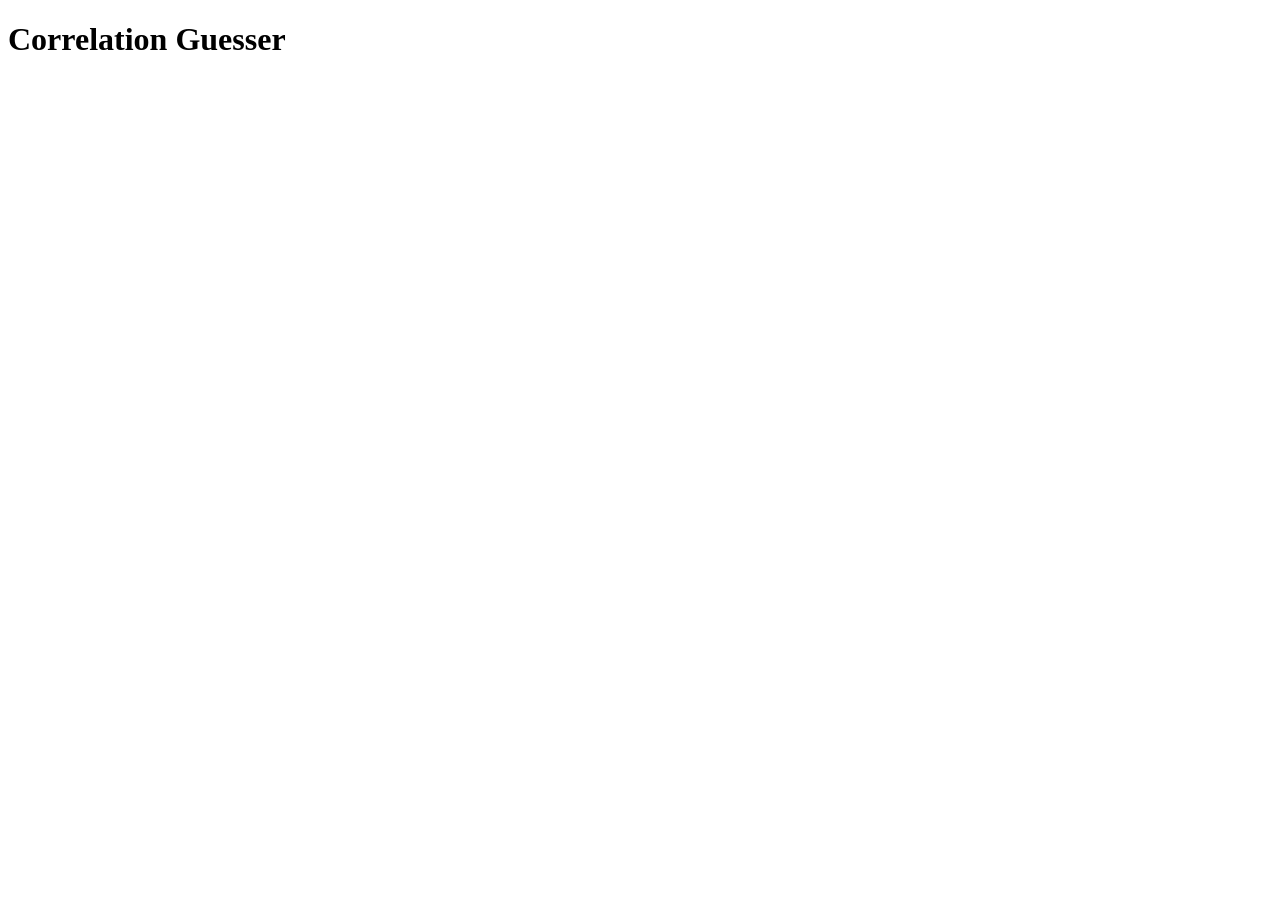
==== index.html @ 9cf06cc3 "Add initial implementation of Correlation Guesser with README, specifications, and core functionalit" ====
<!doctype html>
<html lang="de">
  <head>
    <meta charset="utf-8">
    <meta name="viewport" content="width=device-width, initial-scale=1">
    <title></title>
  </head>
  <body>
    <h1 id="app-title"></h1>
    <script type="module">
      import { APP_TITLE } from "./js/texts.js";

      document.title = APP_TITLE;
      document.getElementById("app-title").textContent = APP_TITLE;
    </script>
  </body>
</html>
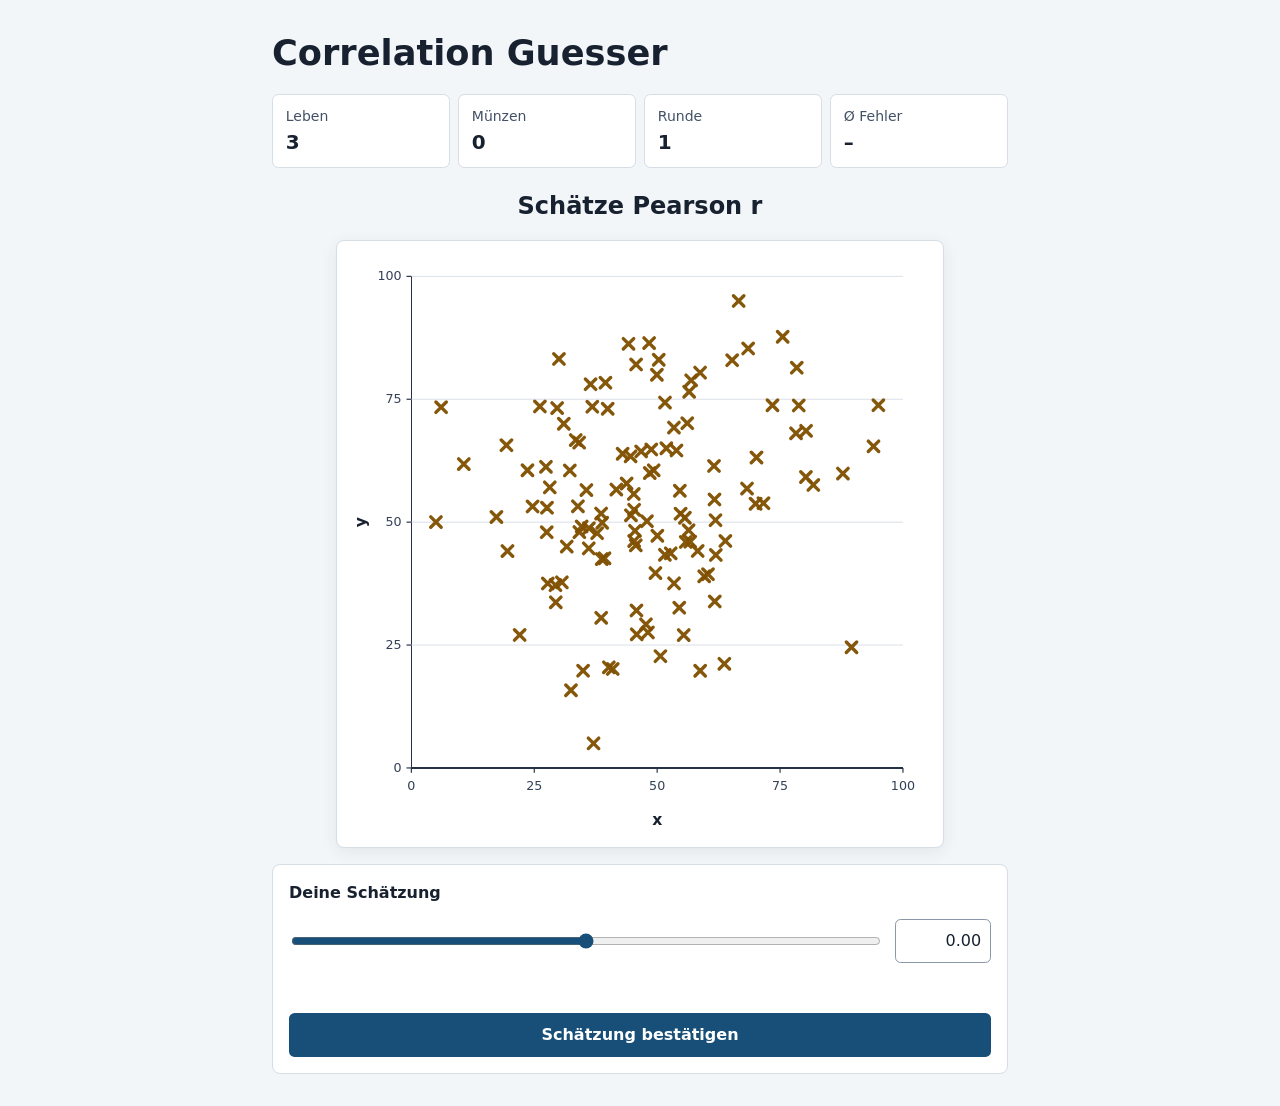
==== commit 59df87f8: "Refactor game logic and UI components for Correlation Guesser - Updated CSS styles for improved layo" ====
--- a/index.html
+++ b/index.html
@@ -3,15 +3,48 @@
   <head>
     <meta charset="utf-8">
     <meta name="viewport" content="width=device-width, initial-scale=1">
+    <link rel="stylesheet" href="./css/style.css">
     <title></title>
   </head>
   <body>
-    <h1 id="app-title"></h1>
-    <script type="module">
-      import { APP_TITLE } from "./js/texts.js";
-
-      document.title = APP_TITLE;
-      document.getElementById("app-title").textContent = APP_TITLE;
-    </script>
+    <main id="app" class="app">
+      <h1 id="app-title"></h1>
+      <dl class="game-status" aria-live="polite">
+        <div><dt id="lives-label"></dt><dd id="lives-value"></dd></div>
+        <div><dt id="coins-label"></dt><dd id="coins-value"></dd></div>
+        <div><dt id="round-label"></dt><dd id="round-value"></dd></div>
+        <div><dt id="average-error-label"></dt><dd id="average-error-value"></dd></div>
+      </dl>
+      <p id="storage-notice" class="storage-notice" role="status"></p>
+      <h2 id="round-prompt" class="round-prompt"></h2>
+      <div id="plot" class="plot-container"></div>
+      <form id="guess-form" class="guess-form">
+        <label id="guess-label" for="guess-slider"></label>
+        <div class="guess-controls">
+          <input id="guess-slider" type="range" min="-1" max="1" step="0.01" value="0">
+          <input id="guess-input" type="text" inputmode="decimal" autocomplete="off" value="0.00"
+            aria-describedby="input-error">
+        </div>
+        <p id="input-error" class="input-error" aria-live="polite"></p>
+        <button id="submit-guess" type="submit"></button>
+      </form>
+      <section id="resolution" class="resolution" aria-live="polite" hidden>
+        <h2 id="resolution-title"></h2>
+        <div id="coefficients" class="coefficients"></div>
+        <p id="guess-result"></p>
+        <p id="regression-slope" class="regression-slope"></p>
+        <div id="group-results" class="group-results"></div>
+        <p id="scenario-explanation" class="scenario-explanation"></p>
+        <button id="continue-button" type="button"></button>
+      </section>
+      <section id="game-over" class="game-over" aria-live="polite" hidden>
+        <h2 id="game-over-title"></h2>
+        <p id="game-over-message"></p>
+        <p><span id="game-over-coins-label"></span>: <strong id="game-over-coins"></strong></p>
+        <p><span id="highscore-label"></span>: <strong id="highscore-value"></strong></p>
+        <button id="new-game-button" type="button"></button>
+      </section>
+    </main>
+    <script type="module" src="./js/main.js"></script>
   </body>
 </html>
--- a/css/style.css
+++ b/css/style.css
@@ -0,0 +1,256 @@
+* {
+  box-sizing: border-box;
+}
+
+body {
+  margin: 0;
+  min-width: 20rem;
+  background: #f3f6f9;
+  color: #17212f;
+  font: 1rem/1.5 system-ui, sans-serif;
+}
+
+.app {
+  width: min(100% - 2rem, 46rem);
+  margin: 2rem auto;
+}
+
+h1 {
+  margin: 0 0 0.4rem;
+  font-size: clamp(1.6rem, 5vw, 2.2rem);
+  line-height: 1.2;
+}
+
+.plot-intro {
+  margin: 0 0 1rem;
+  color: #425166;
+}
+
+.game-status {
+  display: grid;
+  grid-template-columns: repeat(4, minmax(0, 1fr));
+  gap: 0.5rem;
+  margin: 1.25rem 0;
+}
+
+.game-status div {
+  padding: 0.65rem 0.8rem;
+  border: 1px solid #d5dde6;
+  border-radius: 0.4rem;
+  background: #fff;
+}
+
+.game-status dt {
+  color: #425166;
+  font-size: 0.875rem;
+}
+
+.game-status dd {
+  margin: 0;
+  font-size: 1.25rem;
+  font-weight: 700;
+}
+
+.storage-notice,
+.input-error {
+  color: #b42318;
+}
+
+.round-prompt {
+  margin: 1.25rem 0 0;
+  text-align: center;
+}
+
+button {
+  min-height: 2.75rem;
+  padding: 0.55rem 1rem;
+  border: 0;
+  border-radius: 0.35rem;
+  background: #174f78;
+  color: #fff;
+  font: inherit;
+  font-weight: 650;
+  cursor: pointer;
+}
+
+button:hover {
+  background: #103c5d;
+}
+
+button:focus-visible {
+  outline: 3px solid #005b94;
+  outline-offset: 3px;
+}
+
+input:focus-visible {
+  outline: 3px solid #005b94;
+  outline-offset: 2px;
+}
+
+.plot-container {
+  width: min(100%, 38rem);
+  margin: 1rem auto 0;
+  padding: 0.65rem;
+  border: 1px solid #d5dde6;
+  border-radius: 0.5rem;
+  background: #fff;
+  box-shadow: 0 0.25rem 1rem rgb(23 33 47 / 8%);
+}
+
+.scatterplot {
+  display: block;
+  width: 100%;
+  height: auto;
+  aspect-ratio: 1;
+}
+
+.plot-tick-label {
+  fill: #344256;
+  font: 13px system-ui, sans-serif;
+}
+
+.plot-axis-label {
+  fill: #17212f;
+  font: 600 16px system-ui, sans-serif;
+}
+
+.plot-point {
+  transition: opacity 120ms ease;
+}
+
+.regression-line {
+  vector-effect: non-scaling-stroke;
+}
+
+.outlier-marker {
+  vector-effect: non-scaling-stroke;
+}
+
+.guess-form,
+.resolution,
+.game-over {
+  margin: 1rem auto;
+  padding: 1rem;
+  border: 1px solid #d5dde6;
+  border-radius: 0.5rem;
+  background: #fff;
+}
+
+.guess-form {
+  display: grid;
+  gap: 0.75rem;
+}
+
+.guess-form label {
+  font-weight: 650;
+}
+
+.guess-controls {
+  display: grid;
+  grid-template-columns: minmax(0, 1fr) 6rem;
+  align-items: center;
+  gap: 1rem;
+}
+
+.guess-controls input[type="range"] {
+  width: 100%;
+  min-height: 2.75rem;
+  accent-color: #174f78;
+}
+
+.guess-controls input[type="text"] {
+  width: 100%;
+  min-height: 2.75rem;
+  padding: 0.4rem 0.55rem;
+  border: 1px solid #8997a8;
+  border-radius: 0.35rem;
+  color: inherit;
+  font: inherit;
+  text-align: right;
+}
+
+.guess-controls input[aria-invalid="true"] {
+  border-color: #b42318;
+}
+
+.input-error {
+  min-height: 1.5em;
+  margin: 0;
+}
+
+.coefficients {
+  display: grid;
+  grid-template-columns: repeat(2, minmax(0, 1fr));
+  gap: 0.75rem;
+}
+
+.coefficient {
+  display: flex;
+  justify-content: space-between;
+  gap: 0.5rem;
+  padding: 0.7rem;
+  border: 1px solid #d5dde6;
+  border-radius: 0.35rem;
+}
+
+.coefficient-highlighted {
+  border-color: #174f78;
+  background: #eaf3f9;
+}
+
+.coefficient strong {
+  font-variant-numeric: tabular-nums;
+}
+
+.regression-slope {
+  font-weight: 650;
+}
+
+.group-results {
+  padding-left: 0.75rem;
+  border-left: 3px solid #d5dde6;
+}
+
+.group-results p {
+  margin: 0.35rem 0;
+}
+
+.scenario-explanation {
+  max-width: 42rem;
+  color: #344256;
+}
+
+.game-over {
+  text-align: center;
+}
+
+.game-over h2 {
+  margin-top: 0;
+}
+
+[hidden] {
+  display: none !important;
+}
+
+@media (max-width: 30rem) {
+  .app {
+    width: min(100% - 1rem, 46rem);
+    margin: 1rem auto;
+  }
+
+  .plot-container {
+    padding: 0.25rem;
+  }
+
+  .plot-tick-label {
+    font-size: 22px;
+  }
+
+  .plot-axis-label {
+    font-size: 26px;
+  }
+
+  .game-status {
+    grid-template-columns: repeat(2, minmax(0, 1fr));
+  }
+}
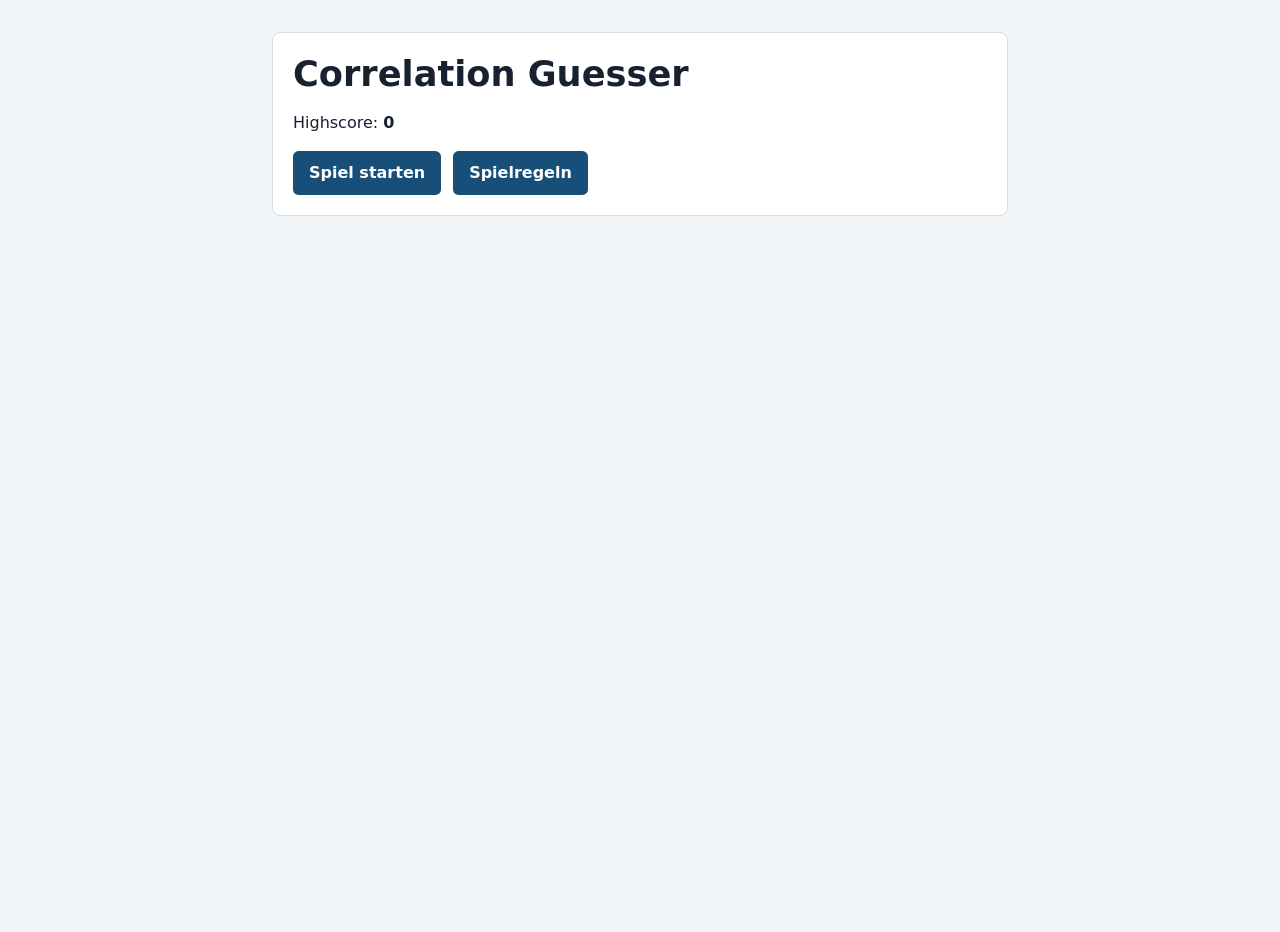
==== commit 8e272529: "Add new icons.js file for icon management" ====
--- a/index.html
+++ b/index.html
@@ -8,41 +8,62 @@
   </head>
   <body>
     <main id="app" class="app">
-      <h1 id="app-title"></h1>
-      <dl class="game-status" aria-live="polite">
-        <div><dt id="lives-label"></dt><dd id="lives-value"></dd></div>
-        <div><dt id="coins-label"></dt><dd id="coins-value"></dd></div>
-        <div><dt id="round-label"></dt><dd id="round-value"></dd></div>
-        <div><dt id="average-error-label"></dt><dd id="average-error-value"></dd></div>
-      </dl>
-      <p id="storage-notice" class="storage-notice" role="status"></p>
-      <h2 id="round-prompt" class="round-prompt"></h2>
-      <div id="plot" class="plot-container"></div>
-      <form id="guess-form" class="guess-form">
-        <label id="guess-label" for="guess-slider"></label>
-        <div class="guess-controls">
-          <input id="guess-slider" type="range" min="-1" max="1" step="0.01" value="0">
-          <input id="guess-input" type="text" inputmode="decimal" autocomplete="off" value="0.00"
-            aria-describedby="input-error">
+      <section id="start-screen" class="start-screen">
+        <h1 id="app-title"></h1>
+        <p><span id="start-highscore-label"></span>: <strong id="start-highscore-value"></strong></p>
+        <p id="start-storage-notice" class="storage-notice" role="status"></p>
+        <div class="start-actions">
+          <button id="start-button" type="button"></button>
+          <button id="rules-button" type="button" aria-controls="rules-card" aria-expanded="false"></button>
         </div>
-        <p id="input-error" class="input-error" aria-live="polite"></p>
-        <button id="submit-guess" type="submit"></button>
-      </form>
-      <section id="resolution" class="resolution" aria-live="polite" hidden>
-        <h2 id="resolution-title"></h2>
-        <div id="coefficients" class="coefficients"></div>
-        <p id="guess-result"></p>
-        <p id="regression-slope" class="regression-slope"></p>
-        <div id="group-results" class="group-results"></div>
-        <p id="scenario-explanation" class="scenario-explanation"></p>
-        <button id="continue-button" type="button"></button>
+        <section id="rules-card" class="rules-card" hidden>
+          <h2 id="rules-title"></h2>
+          <p id="rules-start"></p>
+          <ul>
+            <li id="rules-perfect"></li>
+            <li id="rules-close"></li>
+            <li id="rules-miss"></li>
+          </ul>
+        </section>
       </section>
-      <section id="game-over" class="game-over" aria-live="polite" hidden>
-        <h2 id="game-over-title"></h2>
-        <p id="game-over-message"></p>
-        <p><span id="game-over-coins-label"></span>: <strong id="game-over-coins"></strong></p>
-        <p><span id="highscore-label"></span>: <strong id="highscore-value"></strong></p>
-        <button id="new-game-button" type="button"></button>
+      <section id="game-screen" class="game-screen" hidden>
+        <div class="game-hud">
+          <dl class="game-status" aria-live="polite">
+            <div><dt id="lives-label"></dt><dd id="lives-value"></dd></div>
+            <div><dt id="coins-label"></dt><dd id="coins-value"></dd></div>
+            <div><dt id="round-label"></dt><dd id="round-value"></dd></div>
+            <div><dt id="average-error-label"></dt><dd id="average-error-value"></dd></div>
+          </dl>
+          <p id="storage-notice" class="storage-notice" role="status"></p>
+        </div>
+        <h2 id="round-prompt" class="round-prompt"></h2>
+        <div id="plot" class="plot-container"></div>
+        <form id="guess-form" class="guess-form">
+          <label id="guess-label" for="guess-slider"></label>
+          <div class="guess-controls">
+            <input id="guess-slider" type="range" min="-1" max="1" step="0.01" value="0">
+            <input id="guess-input" type="text" inputmode="decimal" autocomplete="off" value="0.00"
+              aria-describedby="input-error">
+          </div>
+          <p id="input-error" class="input-error" aria-live="polite"></p>
+          <button id="submit-guess" type="submit"></button>
+        </form>
+        <section id="resolution" class="resolution" aria-live="polite" hidden>
+          <h2 id="resolution-title"></h2>
+          <div id="coefficients" class="coefficients"></div>
+          <p id="guess-result"></p>
+          <p id="regression-slope" class="regression-slope"></p>
+          <div id="group-results" class="group-results"></div>
+          <p id="scenario-explanation" class="scenario-explanation"></p>
+          <button id="continue-button" type="button"></button>
+        </section>
+        <section id="game-over" class="game-over" aria-live="polite" hidden>
+          <h2 id="game-over-title"></h2>
+          <p id="game-over-message"></p>
+          <p><span id="game-over-coins-label"></span>: <strong id="game-over-coins"></strong></p>
+          <p><span id="highscore-label"></span>: <strong id="highscore-value"></strong></p>
+          <button id="new-game-button" type="button"></button>
+        </section>
       </section>
     </main>
     <script type="module" src="./js/main.js"></script>
--- a/css/style.css
+++ b/css/style.css
@@ -21,9 +21,39 @@
   line-height: 1.2;
 }
 
-.plot-intro {
-  margin: 0 0 1rem;
-  color: #425166;
+.start-screen {
+  width: min(100%, 46rem);
+  margin: 2rem auto;
+  padding: 1.25rem;
+  border: 1px solid #d5dde6;
+  border-radius: 0.5rem;
+  background: #fff;
+}
+
+.start-actions {
+  display: flex;
+  flex-wrap: wrap;
+  gap: 0.75rem;
+}
+
+.rules-card {
+  margin-top: 1rem;
+  padding: 1rem;
+  border: 1px solid #d5dde6;
+  border-radius: 0.5rem;
+  background: #fff;
+}
+
+.rules-card h2 {
+  margin-top: 0;
+}
+
+.game-screen {
+  display: grid;
+}
+
+.game-hud {
+  min-width: 0;
 }
 
 .game-status {
@@ -54,6 +84,10 @@
 .storage-notice,
 .input-error {
   color: #b42318;
+}
+
+.storage-notice:empty {
+  display: none;
 }
 
 .round-prompt {
@@ -88,8 +122,9 @@
 }
 
 .plot-container {
-  width: min(100%, 38rem);
-  margin: 1rem auto 0;
+  width: min(100%, 56dvh, 85dvw);
+  aspect-ratio: 1;
+  margin: 0 auto;
   padding: 0.65rem;
   border: 1px solid #d5dde6;
   border-radius: 0.5rem;
@@ -100,8 +135,7 @@
 .scatterplot {
   display: block;
   width: 100%;
-  height: auto;
-  aspect-ratio: 1;
+  height: 100%;
 }
 
 .plot-tick-label {
@@ -235,10 +269,11 @@
 @media (max-width: 30rem) {
   .app {
     width: min(100% - 1rem, 46rem);
-    margin: 1rem auto;
+    margin: 0.25rem auto;
   }
 
   .plot-container {
+    width: min(100%, 82dvw, 40dvh);
     padding: 0.25rem;
   }
 
@@ -254,3 +289,119 @@
     grid-template-columns: repeat(2, minmax(0, 1fr));
   }
 }
+
+@media (min-width: 56.25rem) and (orientation: landscape) {
+  .app {
+    width: 100%;
+    height: 100dvh;
+    margin: 0;
+  }
+
+  .game-screen {
+    width: 100%;
+    height: 100%;
+    min-height: 0;
+    padding: 0.75rem 1.25rem;
+    grid-template-columns: minmax(0, 1fr) minmax(22rem, 0.72fr);
+    grid-template-rows: auto minmax(2.5rem, auto) minmax(0, 1fr);
+    grid-template-areas:
+      "plot status"
+      "plot prompt"
+      "plot controls";
+    gap: 0.5rem 1.5rem;
+    align-items: center;
+  }
+
+  .game-hud {
+    grid-area: status;
+  }
+
+  .game-status {
+    margin: 0;
+  }
+
+  .storage-notice {
+    margin: 0.2rem 0 0;
+    font-size: 0.8rem;
+  }
+
+  .round-prompt {
+    grid-area: prompt;
+    margin: 0;
+  }
+
+  .plot-container {
+    grid-area: plot;
+    width: min(100%, 78dvh, 48dvw);
+    max-height: 100%;
+    padding: 0.45rem;
+  }
+
+  .guess-form,
+  .resolution {
+    grid-area: controls;
+    width: 100%;
+    max-height: 100%;
+    min-height: 0;
+    margin: 0;
+    overflow-y: auto;
+  }
+
+  .game-over {
+    grid-area: 1 / 1 / -1 / -1;
+    align-self: center;
+    justify-self: center;
+    width: min(100%, 36rem);
+  }
+
+  .game-status div {
+    padding: 0.45rem 0.6rem;
+  }
+
+  .game-status dd {
+    font-size: 1.1rem;
+  }
+}
+
+@media (max-width: 56.249rem) {
+  .game-screen {
+    grid-template-columns: minmax(0, 1fr);
+    grid-template-rows: auto minmax(2.5rem, auto) auto auto;
+    grid-template-areas:
+      "status"
+      "prompt"
+      "plot"
+      "controls";
+    gap: 0;
+  }
+
+  .game-hud {
+    grid-area: status;
+  }
+
+  .game-status {
+    margin: 0.5rem 0;
+  }
+
+  .round-prompt {
+    grid-area: prompt;
+    margin: 0 0 0.25rem;
+  }
+
+  .plot-container {
+    grid-area: plot;
+    margin: 0 auto;
+  }
+
+  .guess-form,
+  .resolution {
+    grid-area: controls;
+    width: 100%;
+    margin: 0.5rem auto;
+  }
+
+  .game-over {
+    width: 100%;
+    margin: 0.5rem auto;
+  }
+}
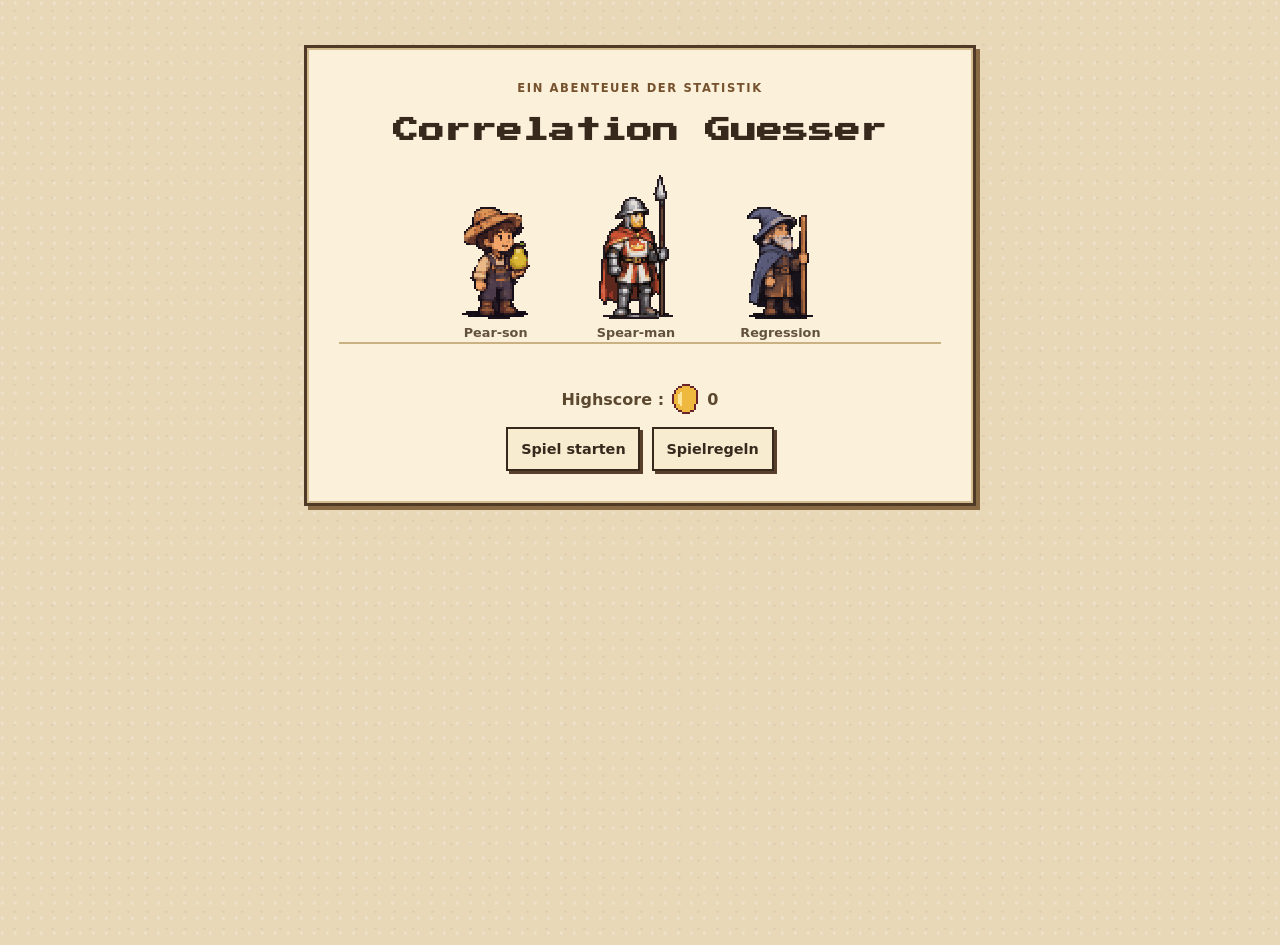
==== commit 6244a2bb: "feat: Enhance game UI and character interactions - Added character sprites to the start and end scre" ====
--- a/index.html
+++ b/index.html
@@ -3,14 +3,18 @@
   <head>
     <meta charset="utf-8">
     <meta name="viewport" content="width=device-width, initial-scale=1">
+    <link rel="stylesheet" href="./css/characters.css">
     <link rel="stylesheet" href="./css/style.css">
     <title></title>
   </head>
   <body>
     <main id="app" class="app">
       <section id="start-screen" class="start-screen">
+        <p class="title-mark">Ein Abenteuer der Statistik</p>
         <h1 id="app-title"></h1>
-        <p><span id="start-highscore-label"></span>: <strong id="start-highscore-value"></strong></p>
+        <div id="menu-characters" class="menu-characters" aria-label="Die drei Figuren"></div>
+        <p id="menu-status" class="menu-status" role="status"></p>
+        <p class="menu-highscore"><span id="start-highscore-label"></span>: <span class="icon" data-icon="muenze"></span> <strong id="start-highscore-value"></strong></p>
         <p id="start-storage-notice" class="storage-notice" role="status"></p>
         <div class="start-actions">
           <button id="start-button" type="button"></button>
@@ -31,12 +35,18 @@
           <dl class="game-status" aria-live="polite">
             <div><dt id="lives-label"></dt><dd id="lives-value"></dd></div>
             <div><dt id="coins-label"></dt><dd id="coins-value"></dd></div>
-            <div><dt id="round-label"></dt><dd id="round-value"></dd></div>
-            <div><dt id="average-error-label"></dt><dd id="average-error-value"></dd></div>
+            <div><dt id="round-label"></dt><dd id="round-value"><span class="icon status-icon" data-icon="fahne"></span><span id="round-count"></span></dd></div>
+            <div><dt id="average-error-label"></dt><dd id="average-error-value"><span class="icon status-icon" data-icon="zielscheibe"></span><span id="average-error-display"></span></dd></div>
           </dl>
           <p id="storage-notice" class="storage-notice" role="status"></p>
         </div>
-        <h2 id="round-prompt" class="round-prompt"></h2>
+        <div id="round-prompt" class="prompt-row">
+          <div id="round-character" class="prompt-character"></div>
+          <h2 id="prompt-board" class="prompt-board">
+            <span id="round-prompt-title"></span>
+            <small id="round-prompt-caption"></small>
+          </h2>
+        </div>
         <div id="plot" class="plot-container"></div>
         <form id="guess-form" class="guess-form">
           <label id="guess-label" for="guess-slider"></label>
@@ -50,18 +60,22 @@
         </form>
         <section id="resolution" class="resolution" aria-live="polite" hidden>
           <h2 id="resolution-title"></h2>
+          <p id="resolution-round" class="resolution-round"></p>
           <div id="coefficients" class="coefficients"></div>
-          <p id="guess-result"></p>
+          <p id="guess-result" class="guess-result"></p>
+          <div id="round-reward" class="round-reward"></div>
           <p id="regression-slope" class="regression-slope"></p>
           <div id="group-results" class="group-results"></div>
           <p id="scenario-explanation" class="scenario-explanation"></p>
           <button id="continue-button" type="button"></button>
         </section>
         <section id="game-over" class="game-over" aria-live="polite" hidden>
+          <p class="title-mark">Das Abenteuer ist geschafft</p>
           <h2 id="game-over-title"></h2>
-          <p id="game-over-message"></p>
-          <p><span id="game-over-coins-label"></span>: <strong id="game-over-coins"></strong></p>
-          <p><span id="highscore-label"></span>: <strong id="highscore-value"></strong></p>
+          <div id="end-characters" class="end-characters" aria-label="Die drei Figuren"></div>
+          <p id="game-over-message" class="end-message"></p>
+          <p class="end-score"><span id="game-over-coins-label"></span><span class="icon" data-icon="muenze"></span> <strong id="game-over-coins"></strong></p>
+          <p class="end-highscore"><span id="highscore-label"></span>: <strong id="highscore-value"></strong></p>
           <button id="new-game-button" type="button"></button>
         </section>
       </section>
--- a/css/characters.css
+++ b/css/characters.css
@@ -0,0 +1,42 @@
+.character-frame {
+  display: inline-flex;
+  flex: 0 0 auto;
+  align-items: flex-end;
+  justify-content: center;
+  vertical-align: bottom;
+}
+
+.character-image {
+  display: block;
+  max-width: none;
+  image-rendering: pixelated;
+}
+
+.character-frame.wippen {
+  animation: wippen 1.8s steps(2, end) infinite;
+  transform-origin: center bottom;
+}
+
+.character-frame.huepfen {
+  animation: huepfen 600ms steps(4, end);
+  transform-origin: center bottom;
+}
+
+@keyframes wippen {
+  0%, 100% { transform: translateY(0); }
+  50% { transform: translateY(-2px); }
+}
+
+@keyframes huepfen {
+  0%, 100% { transform: translateY(0); }
+  25% { transform: translateY(-6px); }
+  50% { transform: translateY(-10px); }
+  75% { transform: translateY(-4px); }
+}
+
+@media (prefers-reduced-motion: reduce) {
+  .character-frame.wippen,
+  .character-frame.huepfen {
+    animation: none;
+  }
+}
--- a/css/style.css
+++ b/css/style.css
@@ -1,3 +1,23 @@
+@font-face {
+  font-family: "Press Start 2P";
+  src: url("../fonts/PressStart2P-Regular.ttf") format("truetype");
+  font-display: swap;
+}
+
+:root {
+  color-scheme: light;
+  --paper: #e8d8b8;
+  --card: #fbf1db;
+  --ink: #38291d;
+  --muted: #62513c;
+  --border: #67482d;
+  --shadow: #876943;
+  --pearson: #416b38;
+  --spearman: #a12631;
+  --pearson-paper: #e7efdf;
+  --spearman-paper: #f4e1df;
+}
+
 * {
   box-sizing: border-box;
 }
@@ -5,47 +25,173 @@
 body {
   margin: 0;
   min-width: 20rem;
-  background: #f3f6f9;
-  color: #17212f;
+  background:
+    radial-gradient(ellipse at 18% 21%, rgb(255 255 255 / 24%) 0 1px, transparent 2px),
+    radial-gradient(ellipse at 76% 63%, rgb(91 57 39 / 7%) 0 1px, transparent 2px),
+    var(--paper);
+  background-size: 13px 15px, 19px 17px, auto;
+  color: var(--ink);
   font: 1rem/1.5 system-ui, sans-serif;
 }
 
 .app {
-  width: min(100% - 2rem, 46rem);
-  margin: 2rem auto;
-}
-
-h1 {
-  margin: 0 0 0.4rem;
-  font-size: clamp(1.6rem, 5vw, 2.2rem);
-  line-height: 1.2;
+  width: min(100% - 2rem, 74rem);
+  margin: 1.25rem auto;
+}
+
+.start-screen,
+.guess-form,
+.resolution,
+.game-over {
+  padding: 1rem;
+  border: 3px solid #4f3927;
+  background: var(--card);
+  box-shadow: inset 0 0 0 2px #d4bd91, 4px 4px 0 var(--shadow);
 }
 
 .start-screen {
-  width: min(100%, 46rem);
-  margin: 2rem auto;
-  padding: 1.25rem;
-  border: 1px solid #d5dde6;
-  border-radius: 0.5rem;
-  background: #fff;
+  width: min(100%, 42rem);
+  margin: clamp(1rem, 7vh, 5rem) auto;
+  padding: clamp(1rem, 4vw, 2rem);
+  text-align: center;
+}
+
+.title-mark {
+  margin: 0 0 0.6rem;
+  color: #76512d;
+  font-size: 0.72rem;
+  font-weight: 800;
+  letter-spacing: 0.14em;
+  text-align: center;
+  text-transform: uppercase;
+}
+
+h1,
+.game-over h2 {
+  margin: 0 0 0.75rem;
+  font-family: "Press Start 2P", system-ui, sans-serif;
+  font-size: clamp(1rem, 3vw, 1.6rem);
+  line-height: 1.8;
+}
+
+.menu-characters {
+  display: flex;
+  min-height: 9.5rem;
+  align-items: flex-end;
+  justify-content: center;
+  gap: clamp(0.35rem, 3vw, 1.4rem);
+  margin: 0 auto;
+  padding: 0.5rem 0.25rem 0;
+  border-bottom: 2px solid #c9b184;
+}
+
+.menu-character {
+  display: grid;
+  justify-items: center;
+  align-content: end;
+  gap: 0.25rem;
+  min-width: 0;
+  color: var(--muted);
+  font-size: 0.8rem;
+  font-weight: 750;
+}
+
+.menu-character .character-frame {
+  height: 7rem;
+}
+
+.menu-character-name {
+  white-space: nowrap;
+}
+
+.menu-highscore {
+  display: flex;
+  align-items: center;
+  justify-content: center;
+  gap: 0.35rem;
+  margin: 0.7rem 0;
+  color: #5b482f;
+  font-weight: 700;
+}
+
+.menu-status {
+  min-height: 1.5em;
+  margin: 0.3rem 0 0;
+  color: var(--muted);
+}
+
+.icon {
+  display: inline-flex;
+  flex: 0 0 auto;
+  align-items: center;
+  vertical-align: middle;
+}
+
+.icon svg {
+  display: block;
+  image-rendering: pixelated;
 }
 
 .start-actions {
   display: flex;
   flex-wrap: wrap;
-  gap: 0.75rem;
+  justify-content: center;
+  gap: 0.7rem;
+}
+
+button {
+  width: auto;
+  min-height: 2.75rem;
+  padding: 0.55rem 0.8rem;
+  border: 2px solid var(--ink);
+  border-radius: 0;
+  background: #f7ebd0;
+  color: var(--ink);
+  font: 700 0.9rem/1.35 system-ui, sans-serif;
+  cursor: pointer;
+  box-shadow: 3px 3px 0 #59402c;
+}
+
+button.primary {
+  background: var(--pearson);
+  color: #fff2cc;
+}
+
+button:hover {
+  filter: brightness(0.94);
+}
+
+button:active {
+  transform: translate(3px, 3px);
+  box-shadow: none;
+}
+
+button:focus-visible,
+input:focus-visible {
+  outline: 3px solid #005b94;
+  outline-offset: 3px;
 }
 
 .rules-card {
-  margin-top: 1rem;
+  max-width: 36rem;
+  margin: 1.25rem auto 0;
   padding: 1rem;
-  border: 1px solid #d5dde6;
-  border-radius: 0.5rem;
-  background: #fff;
+  border: 2px solid #836c49;
+  background: #f3e7cb;
+  text-align: left;
 }
 
 .rules-card h2 {
   margin-top: 0;
+}
+
+.storage-notice,
+.input-error {
+  color: #9c2029;
+}
+
+.storage-notice:empty {
+  display: none;
 }
 
 .game-screen {
@@ -59,77 +205,131 @@
 .game-status {
   display: grid;
   grid-template-columns: repeat(4, minmax(0, 1fr));
-  gap: 0.5rem;
-  margin: 1.25rem 0;
+  gap: 0.45rem;
+  margin: 0.5rem 0;
+  padding: 0.45rem;
+  border: 2px solid #765837;
+  background: #eee0be;
 }
 
 .game-status div {
-  padding: 0.65rem 0.8rem;
-  border: 1px solid #d5dde6;
-  border-radius: 0.4rem;
-  background: #fff;
+  display: flex;
+  min-width: 0;
+  align-items: center;
+  justify-content: center;
+  gap: 0.35rem;
+  padding: 0.35rem;
 }
 
 .game-status dt {
-  color: #425166;
-  font-size: 0.875rem;
+  color: var(--muted);
+  font-size: 0.78rem;
+  font-weight: 700;
 }
 
 .game-status dd {
+  display: inline-flex;
+  align-items: center;
+  gap: 0.15rem;
   margin: 0;
-  font-size: 1.25rem;
-  font-weight: 700;
-}
-
-.storage-notice,
-.input-error {
-  color: #b42318;
-}
-
-.storage-notice:empty {
-  display: none;
-}
-
-.round-prompt {
-  margin: 1.25rem 0 0;
+  font-size: 1.1rem;
+  font-weight: 800;
+  font-variant-numeric: tabular-nums;
+}
+
+.lives-slots {
+  display: inline-flex;
+  align-items: center;
+  gap: 0.1rem;
+}
+
+.lives-slots .icon svg,
+.status-icon svg {
+  width: 24px;
+  height: 24px;
+}
+
+.heart-slot.is-breaking {
+  animation: heart-break 520ms steps(3, end) both;
+}
+
+.heart-slot.is-filling {
+  animation: heart-fill 480ms steps(3, end) both;
+}
+
+@keyframes heart-break {
+  0%, 40% { transform: scale(1.15); }
+  100% { transform: scale(0.9); }
+}
+
+@keyframes heart-fill {
+  0% { transform: scale(0.65); }
+  70% { transform: scale(1.2); }
+  100% { transform: scale(1); }
+}
+
+.storage-notice {
+  margin: 0.2rem 0;
+  font-size: 0.85rem;
+}
+
+.prompt-row {
+  display: flex;
+  min-width: 0;
+  align-items: flex-end;
+  gap: 0.55rem;
+  min-height: 7rem;
+  margin: 0.35rem 0;
+}
+
+.prompt-character {
+  display: flex;
+  flex: 0 0 auto;
+  height: 6rem;
+  align-items: flex-end;
+  justify-content: center;
+}
+
+.prompt-board {
+  flex: 1;
+  align-self: center;
+  margin: 0;
+  padding: 0.65rem 0.4rem;
+  border: 3px solid #55402a;
+  background: #f4e3b9;
+  box-shadow: 3px 3px 0 #9c8053;
   text-align: center;
 }
 
-button {
-  min-height: 2.75rem;
-  padding: 0.55rem 1rem;
-  border: 0;
-  border-radius: 0.35rem;
-  background: #174f78;
-  color: #fff;
-  font: inherit;
-  font-weight: 650;
-  cursor: pointer;
-}
-
-button:hover {
-  background: #103c5d;
-}
-
-button:focus-visible {
-  outline: 3px solid #005b94;
-  outline-offset: 3px;
-}
-
-input:focus-visible {
-  outline: 3px solid #005b94;
-  outline-offset: 2px;
+.prompt-board span {
+  display: block;
+  font-size: 1.05rem;
+  font-weight: 800;
+}
+
+.prompt-board small {
+  display: block;
+  color: var(--muted);
+  font-size: 0.82rem;
+  font-weight: 500;
+}
+
+.prompt-board.coefficient-pearson {
+  color: var(--pearson);
+}
+
+.prompt-board.coefficient-spearman {
+  color: var(--spearman);
 }
 
 .plot-container {
   width: min(100%, 56dvh, 85dvw);
   aspect-ratio: 1;
   margin: 0 auto;
-  padding: 0.65rem;
-  border: 1px solid #d5dde6;
-  border-radius: 0.5rem;
-  background: #fff;
-  box-shadow: 0 0.25rem 1rem rgb(23 33 47 / 8%);
+  padding: 0.45rem;
+  border: 2px solid #7e6847;
+  background: #fffaf0;
+  box-shadow: 0 0.25rem 1rem rgb(56 41 29 / 12%);
 }
 
 .scatterplot {
@@ -139,12 +339,12 @@
 }
 
 .plot-tick-label {
-  fill: #344256;
+  fill: #493d30;
   font: 13px system-ui, sans-serif;
 }
 
 .plot-axis-label {
-  fill: #17212f;
+  fill: var(--ink);
   font: 600 16px system-ui, sans-serif;
 }
 
@@ -152,10 +352,7 @@
   transition: opacity 120ms ease;
 }
 
-.regression-line {
-  vector-effect: non-scaling-stroke;
-}
-
+.regression-line,
 .outlier-marker {
   vector-effect: non-scaling-stroke;
 }
@@ -163,42 +360,40 @@
 .guess-form,
 .resolution,
 .game-over {
-  margin: 1rem auto;
-  padding: 1rem;
-  border: 1px solid #d5dde6;
-  border-radius: 0.5rem;
-  background: #fff;
+  width: 100%;
+  margin: 0.75rem auto;
 }
 
 .guess-form {
   display: grid;
-  gap: 0.75rem;
+  gap: 0.65rem;
 }
 
 .guess-form label {
-  font-weight: 650;
+  font-weight: 750;
 }
 
 .guess-controls {
   display: grid;
   grid-template-columns: minmax(0, 1fr) 6rem;
   align-items: center;
-  gap: 1rem;
+  gap: 0.75rem;
 }
 
 .guess-controls input[type="range"] {
   width: 100%;
   min-height: 2.75rem;
-  accent-color: #174f78;
+  accent-color: var(--coefficient-color, var(--pearson));
 }
 
 .guess-controls input[type="text"] {
   width: 100%;
   min-height: 2.75rem;
   padding: 0.4rem 0.55rem;
-  border: 1px solid #8997a8;
-  border-radius: 0.35rem;
-  color: inherit;
+  border: 2px solid #765837;
+  border-radius: 0;
+  background: #fffaf0;
+  color: var(--ink);
   font: inherit;
   text-align: right;
 }
@@ -215,34 +410,103 @@
 .coefficients {
   display: grid;
   grid-template-columns: repeat(2, minmax(0, 1fr));
-  gap: 0.75rem;
+  gap: 0.55rem;
 }
 
 .coefficient {
   display: flex;
   justify-content: space-between;
-  gap: 0.5rem;
-  padding: 0.7rem;
-  border: 1px solid #d5dde6;
-  border-radius: 0.35rem;
-}
-
-.coefficient-highlighted {
-  border-color: #174f78;
-  background: #eaf3f9;
+  gap: 0.4rem;
+  padding: 0.5rem;
+  border: 2px solid #836c49;
+  background: #f3e7cb;
+  font-size: 0.9rem;
+}
+
+.coefficient-pearson {
+  color: var(--pearson);
+}
+
+.coefficient-spearman {
+  color: var(--spearman);
+}
+
+.coefficient-highlighted.coefficient-pearson {
+  border-color: var(--pearson);
+  background: var(--pearson-paper);
+}
+
+.coefficient-highlighted.coefficient-spearman {
+  border-color: var(--spearman);
+  background: var(--spearman-paper);
 }
 
 .coefficient strong {
   font-variant-numeric: tabular-nums;
 }
 
+.resolution h2 {
+  margin: 0;
+  color: var(--pearson);
+  font-family: "Press Start 2P", system-ui, sans-serif;
+  font-size: clamp(1rem, 3vw, 1.5rem);
+  line-height: 1.8;
+  text-align: center;
+}
+
+.resolution-round {
+  margin: 0 0 0.6rem;
+  color: var(--muted);
+  font-size: 0.85rem;
+  font-weight: 750;
+  text-align: center;
+}
+
+.resolution[data-outcome="good"] h2,
+.resolution[data-outcome="perfect"] h2 {
+  color: var(--pearson);
+}
+
+.resolution[data-outcome="miss"] h2 {
+  color: var(--spearman);
+}
+
+.guess-result {
+  margin: 0.6rem 0;
+  font-weight: 700;
+}
+
+.round-reward {
+  display: flex;
+  flex-wrap: wrap;
+  align-items: center;
+  gap: 0.55rem;
+  margin: 0.6rem 0;
+  padding: 0.55rem;
+  border: 2px solid #836c49;
+  background: #f3e7cb;
+  font-weight: 800;
+}
+
+.round-reward:empty {
+  display: none;
+}
+
+.reward-item {
+  display: inline-flex;
+  align-items: center;
+  gap: 0.25rem;
+}
+
 .regression-slope {
-  font-weight: 650;
+  margin: 0.5rem 0;
+  color: var(--pearson);
+  font-weight: 750;
 }
 
 .group-results {
   padding-left: 0.75rem;
-  border-left: 3px solid #d5dde6;
+  border-left: 3px solid #d4bd91;
 }
 
 .group-results p {
@@ -251,15 +515,59 @@
 
 .scenario-explanation {
   max-width: 42rem;
-  color: #344256;
+  color: #554832;
 }
 
 .game-over {
   text-align: center;
 }
 
-.game-over h2 {
-  margin-top: 0;
+.game-over .title-mark {
+  margin-top: 0.4rem;
+}
+
+.end-characters {
+  display: flex;
+  min-height: 8rem;
+  align-items: flex-end;
+  justify-content: center;
+  gap: clamp(0.35rem, 3vw, 1rem);
+  margin: 0.4rem 0;
+  border-bottom: 2px solid #c9b184;
+}
+
+.end-character {
+  display: flex;
+  height: 7rem;
+  align-items: flex-end;
+}
+
+.end-message {
+  margin: 0.5rem 0;
+  color: var(--spearman);
+  font-weight: 800;
+}
+
+.end-score {
+  display: flex;
+  align-items: center;
+  justify-content: center;
+  gap: 0.4rem;
+  margin: 0.65rem 0 !important;
+  padding: 0.5rem;
+  border: 2px solid #836c49;
+  background: #f3e7cb;
+  font-weight: 700;
+}
+
+.end-score strong {
+  color: var(--pearson);
+  font-size: 1.25rem;
+  font-variant-numeric: tabular-nums;
+}
+
+.end-highscore {
+  font-weight: 750;
 }
 
 [hidden] {
@@ -269,7 +577,7 @@
 @media (max-width: 30rem) {
   .app {
     width: min(100% - 1rem, 46rem);
-    margin: 0.25rem auto;
+    margin: 0.3rem auto;
   }
 
   .plot-container {
@@ -287,6 +595,27 @@
 
   .game-status {
     grid-template-columns: repeat(2, minmax(0, 1fr));
+  }
+
+  .game-status div {
+    justify-content: flex-start;
+  }
+
+  .menu-characters {
+    min-height: 8rem;
+    gap: 0.1rem;
+  }
+
+  .menu-character {
+    font-size: 0.68rem;
+  }
+
+  .menu-character .character-frame {
+    height: 6rem;
+  }
+
+  .prompt-character {
+    height: 5rem;
   }
 }
 
@@ -297,18 +626,22 @@
     margin: 0;
   }
 
+  .start-screen {
+    margin-top: 5dvh;
+  }
+
   .game-screen {
     width: 100%;
     height: 100%;
     min-height: 0;
-    padding: 0.75rem 1.25rem;
+    padding: 0.65rem 1.25rem;
     grid-template-columns: minmax(0, 1fr) minmax(22rem, 0.72fr);
-    grid-template-rows: auto minmax(2.5rem, auto) minmax(0, 1fr);
+    grid-template-rows: auto minmax(5.5rem, auto) minmax(0, 1fr);
     grid-template-areas:
       "plot status"
       "plot prompt"
       "plot controls";
-    gap: 0.5rem 1.5rem;
+    gap: 0.35rem 1.25rem;
     align-items: center;
   }
 
@@ -321,11 +654,10 @@
   }
 
   .storage-notice {
-    margin: 0.2rem 0 0;
-    font-size: 0.8rem;
-  }
-
-  .round-prompt {
+    margin: 0.15rem 0 0;
+  }
+
+  .prompt-row {
     grid-area: prompt;
     margin: 0;
   }
@@ -334,13 +666,12 @@
     grid-area: plot;
     width: min(100%, 78dvh, 48dvw);
     max-height: 100%;
-    padding: 0.45rem;
+    padding: 0.35rem;
   }
 
   .guess-form,
   .resolution {
     grid-area: controls;
-    width: 100%;
     max-height: 100%;
     min-height: 0;
     margin: 0;
@@ -352,21 +683,27 @@
     align-self: center;
     justify-self: center;
     width: min(100%, 36rem);
+    max-height: 96%;
+    overflow-y: auto;
   }
 
   .game-status div {
-    padding: 0.45rem 0.6rem;
+    padding: 0.25rem;
+  }
+
+  .game-status dt {
+    font-size: 0.72rem;
   }
 
   .game-status dd {
-    font-size: 1.1rem;
+    font-size: 1rem;
   }
 }
 
 @media (max-width: 56.249rem) {
   .game-screen {
     grid-template-columns: minmax(0, 1fr);
-    grid-template-rows: auto minmax(2.5rem, auto) auto auto;
+    grid-template-rows: auto auto auto auto;
     grid-template-areas:
       "status"
       "prompt"
@@ -379,25 +716,43 @@
     grid-area: status;
   }
 
-  .game-status {
-    margin: 0.5rem 0;
-  }
-
-  .round-prompt {
+  .prompt-row {
     grid-area: prompt;
-    margin: 0 0 0.25rem;
   }
 
   .plot-container {
     grid-area: plot;
-    margin: 0 auto;
   }
 
   .guess-form,
   .resolution {
     grid-area: controls;
-    width: 100%;
+  }
+
+  .guess-form {
+    gap: 0.45rem;
     margin: 0.5rem auto;
+    padding: 0.75rem;
+  }
+
+  .input-error:empty {
+    display: none;
+  }
+
+  .game-status {
+    gap: 0.25rem;
+    padding: 0.25rem;
+  }
+
+  .game-status div {
+    gap: 0.2rem;
+    padding: 0.2rem;
+  }
+
+  .lives-slots .icon svg,
+  .status-icon svg {
+    width: 20px;
+    height: 20px;
   }
 
   .game-over {
@@ -405,3 +760,14 @@
     margin: 0.5rem auto;
   }
 }
+
+@media (prefers-reduced-motion: reduce) {
+  *,
+  *::before,
+  *::after {
+    scroll-behavior: auto !important;
+    animation-duration: 0.01ms !important;
+    animation-iteration-count: 1 !important;
+    transition-duration: 0.01ms !important;
+  }
+}
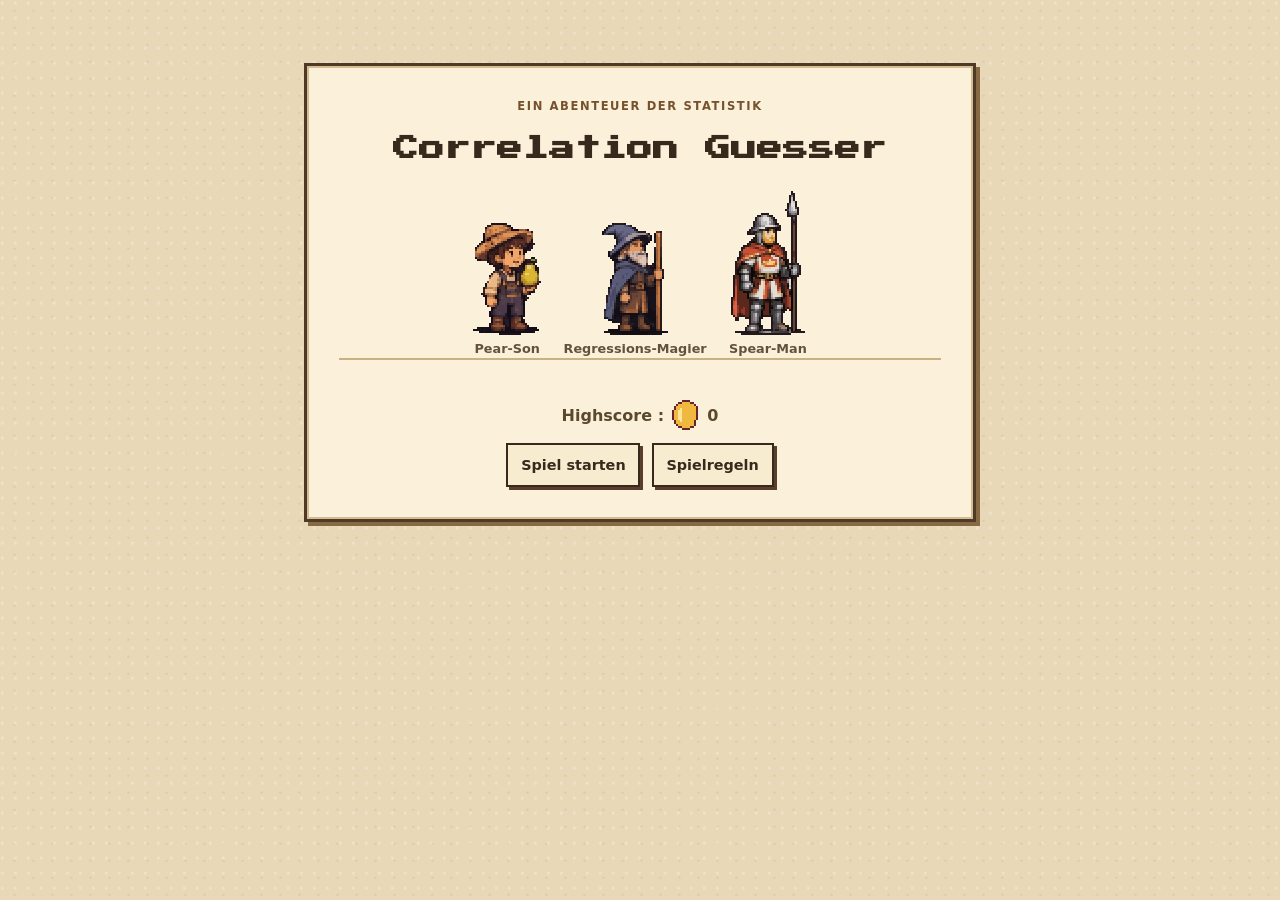
==== commit 9c5be4af: "feat: Update game layout, add menu functionality, and enhance character labels" ====
--- a/index.html
+++ b/index.html
@@ -38,38 +38,51 @@
             <div><dt id="round-label"></dt><dd id="round-value"><span class="icon status-icon" data-icon="fahne"></span><span id="round-count"></span></dd></div>
             <div><dt id="average-error-label"></dt><dd id="average-error-value"><span class="icon status-icon" data-icon="zielscheibe"></span><span id="average-error-display"></span></dd></div>
           </dl>
+          <button id="menu-button" class="menu-button" type="button"
+            aria-controls="menu-confirmation" aria-expanded="false"></button>
           <p id="storage-notice" class="storage-notice" role="status"></p>
+          <div id="menu-confirmation" class="menu-confirmation" role="group" aria-labelledby="menu-confirmation-text" hidden>
+            <span id="menu-confirmation-text"></span>
+            <button id="menu-confirm-yes" type="button"></button>
+            <button id="menu-confirm-no" type="button"></button>
+          </div>
         </div>
-        <div id="round-prompt" class="prompt-row">
-          <div id="round-character" class="prompt-character"></div>
-          <h2 id="prompt-board" class="prompt-board">
-            <span id="round-prompt-title"></span>
-            <small id="round-prompt-caption"></small>
-          </h2>
+        <div class="game-columns">
+          <div id="plot" class="plot-container"></div>
+          <div class="game-sidebar">
+            <div id="round-prompt" class="prompt-row">
+              <div id="round-character" class="prompt-character"></div>
+              <h2 id="prompt-board" class="prompt-board">
+                <span id="round-prompt-title"></span>
+                <small id="round-prompt-caption"></small>
+              </h2>
+            </div>
+            <form id="guess-form" class="guess-form">
+              <label id="guess-label" for="guess-slider"></label>
+              <div class="guess-controls">
+                <input id="guess-slider" type="range" min="-1" max="1" step="0.01" value="0">
+                <input id="guess-input" type="text" inputmode="decimal" autocomplete="off" value="0.00"
+                  aria-describedby="input-error">
+              </div>
+              <p id="input-error" class="input-error" aria-live="polite"></p>
+              <button id="submit-guess" class="submit-guess" type="submit"></button>
+            </form>
+            <section id="resolution" class="resolution" aria-live="polite" hidden>
+              <h2 id="resolution-title"></h2>
+              <p id="resolution-round" class="resolution-round"></p>
+              <div id="coefficients" class="coefficients"></div>
+              <p id="guess-result" class="guess-result"></p>
+              <div id="round-reward" class="round-reward"></div>
+              <p id="regression-slope" class="regression-slope"></p>
+              <div id="group-results" class="group-results"></div>
+              <p id="scenario-explanation" class="scenario-explanation"></p>
+              <button id="continue-button" type="button"></button>
+            </section>
+          </div>
         </div>
-        <div id="plot" class="plot-container"></div>
-        <form id="guess-form" class="guess-form">
-          <label id="guess-label" for="guess-slider"></label>
-          <div class="guess-controls">
-            <input id="guess-slider" type="range" min="-1" max="1" step="0.01" value="0">
-            <input id="guess-input" type="text" inputmode="decimal" autocomplete="off" value="0.00"
-              aria-describedby="input-error">
-          </div>
-          <p id="input-error" class="input-error" aria-live="polite"></p>
-          <button id="submit-guess" type="submit"></button>
-        </form>
-        <section id="resolution" class="resolution" aria-live="polite" hidden>
-          <h2 id="resolution-title"></h2>
-          <p id="resolution-round" class="resolution-round"></p>
-          <div id="coefficients" class="coefficients"></div>
-          <p id="guess-result" class="guess-result"></p>
-          <div id="round-reward" class="round-reward"></div>
-          <p id="regression-slope" class="regression-slope"></p>
-          <div id="group-results" class="group-results"></div>
-          <p id="scenario-explanation" class="scenario-explanation"></p>
-          <button id="continue-button" type="button"></button>
-        </section>
-        <section id="game-over" class="game-over" aria-live="polite" hidden>
+      </section>
+      <section id="game-over" class="game-over-screen" aria-live="polite" hidden>
+        <div class="game-over">
           <p class="title-mark">Das Abenteuer ist geschafft</p>
           <h2 id="game-over-title"></h2>
           <div id="end-characters" class="end-characters" aria-label="Die drei Figuren"></div>
@@ -77,7 +90,8 @@
           <p class="end-score"><span id="game-over-coins-label"></span><span class="icon" data-icon="muenze"></span> <strong id="game-over-coins"></strong></p>
           <p class="end-highscore"><span id="highscore-label"></span>: <strong id="highscore-value"></strong></p>
           <button id="new-game-button" type="button"></button>
-        </section>
+          <button id="main-menu-button" type="button"></button>
+        </div>
       </section>
     </main>
     <script type="module" src="./js/main.js"></script>
--- a/css/characters.css
+++ b/css/characters.css
@@ -3,13 +3,23 @@
   flex: 0 0 auto;
   align-items: flex-end;
   justify-content: center;
+  position: relative;
   vertical-align: bottom;
 }
 
 .character-image {
   display: block;
+  position: absolute;
+  bottom: 0;
+  left: 50%;
+  transform: translateX(-50%);
   max-width: none;
   image-rendering: pixelated;
+}
+
+.character-frame.points-right .character-image {
+  left: 0;
+  transform: none;
 }
 
 .character-frame.wippen {
--- a/css/style.css
+++ b/css/style.css
@@ -35,8 +35,8 @@
 }
 
 .app {
-  width: min(100% - 2rem, 74rem);
-  margin: 1.25rem auto;
+  width: min(100% - 2rem, 75rem);
+  margin: 0 auto;
 }
 
 .start-screen,
@@ -195,21 +195,92 @@
 }
 
 .game-screen {
-  display: grid;
+  width: min(100%, 75rem);
+  height: 100dvh;
+  margin: 0 auto;
+  padding: 0.55rem 0;
+  display: grid;
+  grid-template-rows: auto minmax(0, 1fr);
+  gap: 0.5rem;
 }
 
 .game-hud {
+  display: grid;
+  grid-template-columns: minmax(0, 1fr) auto;
+  align-items: center;
+  gap: 0.25rem 0.75rem;
   min-width: 0;
+  padding: 0.35rem;
+  border: 2px solid #765837;
+  background: #eee0be;
+}
+
+.game-status {
+  margin: 0;
+}
+
+.menu-button {
+  min-height: 2.4rem;
+  padding: 0.35rem 0.65rem;
+  font-size: 0.82rem;
+}
+
+.storage-notice,
+.menu-confirmation {
+  grid-column: 1 / -1;
+}
+
+.menu-confirmation {
+  display: flex;
+  flex-wrap: wrap;
+  align-items: center;
+  justify-content: flex-end;
+  gap: 0.45rem;
+  padding: 0.35rem 0.5rem;
+  border: 2px solid #836c49;
+  background: #f3e7cb;
+  font-size: 0.85rem;
+}
+
+.menu-confirmation[hidden] {
+  display: none;
+}
+
+.menu-confirmation span {
+  margin-right: auto;
+  font-weight: 700;
+}
+
+.menu-confirmation button {
+  min-height: 2rem;
+  padding: 0.25rem 0.5rem;
+  font-size: 0.8rem;
+}
+
+.game-columns {
+  display: grid;
+  min-height: 0;
+  grid-template-columns: repeat(2, minmax(0, 1fr));
+  align-items: stretch;
+  gap: 1rem;
+}
+
+.game-sidebar {
+  display: grid;
+  min-width: 0;
+  min-height: 0;
+  grid-template-rows: auto auto;
+  gap: 0.55rem;
 }
 
 .game-status {
   display: grid;
   grid-template-columns: repeat(4, minmax(0, 1fr));
   gap: 0.45rem;
-  margin: 0.5rem 0;
-  padding: 0.45rem;
-  border: 2px solid #765837;
-  background: #eee0be;
+  margin: 0;
+  padding: 0.3rem;
+  border: 0;
+  background: transparent;
 }
 
 .game-status div {
@@ -276,18 +347,20 @@
 .prompt-row {
   display: flex;
   min-width: 0;
+  height: 7rem;
   align-items: flex-end;
   gap: 0.55rem;
-  min-height: 7rem;
-  margin: 0.35rem 0;
+  margin: 0;
 }
 
 .prompt-character {
   display: flex;
   flex: 0 0 auto;
-  height: 6rem;
+  min-height: 7.5rem;
   align-items: flex-end;
   justify-content: center;
+  position: relative;
+  z-index: 2;
 }
 
 .prompt-board {
@@ -323,9 +396,11 @@
 }
 
 .plot-container {
-  width: min(100%, 56dvh, 85dvw);
+  width: min(100%, calc(100dvh - 8.5rem));
   aspect-ratio: 1;
-  margin: 0 auto;
+  align-self: start;
+  justify-self: center;
+  margin: 0;
   padding: 0.45rem;
   border: 2px solid #7e6847;
   background: #fffaf0;
@@ -361,12 +436,16 @@
 .resolution,
 .game-over {
   width: 100%;
-  margin: 0.75rem auto;
+  margin: 0;
 }
 
 .guess-form {
   display: grid;
-  gap: 0.65rem;
+  align-content: start;
+  align-self: start;
+  min-height: 0;
+  gap: 0.45rem;
+  padding: 0.75rem;
 }
 
 .guess-form label {
@@ -398,6 +477,11 @@
   text-align: right;
 }
 
+.submit-guess,
+.resolution > button {
+  justify-self: start;
+}
+
 .guess-controls input[aria-invalid="true"] {
   border-color: #b42318;
 }
@@ -411,6 +495,48 @@
   display: grid;
   grid-template-columns: repeat(2, minmax(0, 1fr));
   gap: 0.55rem;
+}
+
+.resolution:not([hidden]) {
+  display: grid;
+  align-content: start;
+  align-self: start;
+  grid-template-columns: minmax(0, 1fr);
+  gap: 0.2rem;
+  padding: 0.3rem;
+  overflow: auto;
+  scrollbar-width: thin;
+}
+
+.resolution .resolution-round,
+.resolution .guess-result,
+.resolution .round-reward,
+.resolution .regression-slope,
+.resolution .scenario-explanation {
+  margin-top: 0.2rem;
+  margin-bottom: 0.2rem;
+}
+
+.resolution .group-results {
+  font-size: 0.8rem;
+  line-height: 1.2;
+}
+
+.resolution .group-results p {
+  margin: 0;
+}
+
+.resolution .round-reward {
+  padding: 0.35rem 0.5rem;
+}
+
+.resolution .coefficient {
+  padding: 0.35rem;
+}
+
+.resolution .scenario-explanation {
+  font-size: 0.82rem;
+  line-height: 1.3;
 }
 
 .coefficient {
@@ -449,8 +575,8 @@
   margin: 0;
   color: var(--pearson);
   font-family: "Press Start 2P", system-ui, sans-serif;
-  font-size: clamp(1rem, 3vw, 1.5rem);
-  line-height: 1.8;
+  font-size: clamp(0.9rem, 2vw, 1.3rem);
+  line-height: 1.4;
   text-align: center;
 }
 
@@ -522,6 +648,19 @@
   text-align: center;
 }
 
+.game-over-screen {
+  display: grid;
+  min-height: 100dvh;
+  place-items: center;
+  padding: 1rem;
+}
+
+.game-over-screen .game-over {
+  width: min(100%, 42rem);
+  margin: 0;
+  padding: clamp(1rem, 4vw, 2rem);
+}
+
 .game-over .title-mark {
   margin-top: 0.4rem;
 }
@@ -540,6 +679,8 @@
   display: flex;
   height: 7rem;
   align-items: flex-end;
+  position: relative;
+  z-index: 1;
 }
 
 .end-message {
@@ -574,172 +715,61 @@
   display: none !important;
 }
 
-@media (max-width: 30rem) {
+@media (max-width: 56.249rem), (orientation: portrait) {
   .app {
-    width: min(100% - 1rem, 46rem);
-    margin: 0.3rem auto;
-  }
-
-  .plot-container {
-    width: min(100%, 82dvw, 40dvh);
-    padding: 0.25rem;
-  }
-
-  .plot-tick-label {
-    font-size: 22px;
-  }
-
-  .plot-axis-label {
-    font-size: 26px;
-  }
-
-  .game-status {
-    grid-template-columns: repeat(2, minmax(0, 1fr));
-  }
-
-  .game-status div {
-    justify-content: flex-start;
-  }
-
-  .menu-characters {
-    min-height: 8rem;
-    gap: 0.1rem;
-  }
-
-  .menu-character {
-    font-size: 0.68rem;
-  }
-
-  .menu-character .character-frame {
-    height: 6rem;
-  }
-
-  .prompt-character {
-    height: 5rem;
-  }
-}
-
-@media (min-width: 56.25rem) and (orientation: landscape) {
-  .app {
-    width: 100%;
-    height: 100dvh;
-    margin: 0;
-  }
-
-  .start-screen {
-    margin-top: 5dvh;
+    width: min(100% - 1rem, 75rem);
+    margin: 0 auto;
   }
 
   .game-screen {
     width: 100%;
-    height: 100%;
-    min-height: 0;
-    padding: 0.65rem 1.25rem;
-    grid-template-columns: minmax(0, 1fr) minmax(22rem, 0.72fr);
-    grid-template-rows: auto minmax(5.5rem, auto) minmax(0, 1fr);
-    grid-template-areas:
-      "plot status"
-      "plot prompt"
-      "plot controls";
-    gap: 0.35rem 1.25rem;
-    align-items: center;
-  }
-
-  .game-hud {
-    grid-area: status;
-  }
-
-  .game-status {
-    margin: 0;
-  }
-
-  .storage-notice {
-    margin: 0.15rem 0 0;
+    height: auto;
+    min-height: 100dvh;
+    padding: 0.25rem 0 0;
+    grid-template-rows: auto auto;
+    gap: 0.35rem;
+  }
+
+  .game-columns {
+    margin-top: 3.3rem;
+    grid-template-columns: minmax(0, 1fr);
+    grid-template-rows: auto auto;
+    gap: 0.45rem;
+  }
+
+  .game-sidebar {
+    display: contents;
   }
 
   .prompt-row {
-    grid-area: prompt;
-    margin: 0;
+    order: 0;
+    height: 5.75rem;
   }
 
   .plot-container {
-    grid-area: plot;
-    width: min(100%, 78dvh, 48dvw);
-    max-height: 100%;
-    padding: 0.35rem;
+    width: min(100%, 38dvh, 82dvw);
+    padding: 0.25rem;
+    order: 1;
   }
 
   .guess-form,
   .resolution {
-    grid-area: controls;
-    max-height: 100%;
-    min-height: 0;
-    margin: 0;
-    overflow-y: auto;
-  }
-
-  .game-over {
-    grid-area: 1 / 1 / -1 / -1;
-    align-self: center;
-    justify-self: center;
-    width: min(100%, 36rem);
-    max-height: 96%;
-    overflow-y: auto;
-  }
-
-  .game-status div {
-    padding: 0.25rem;
-  }
-
-  .game-status dt {
-    font-size: 0.72rem;
-  }
-
-  .game-status dd {
-    font-size: 1rem;
-  }
-}
-
-@media (max-width: 56.249rem) {
-  .game-screen {
-    grid-template-columns: minmax(0, 1fr);
-    grid-template-rows: auto auto auto auto;
-    grid-template-areas:
-      "status"
-      "prompt"
-      "plot"
-      "controls";
-    gap: 0;
-  }
-
-  .game-hud {
-    grid-area: status;
-  }
-
-  .prompt-row {
-    grid-area: prompt;
-  }
-
-  .plot-container {
-    grid-area: plot;
-  }
-
-  .guess-form,
-  .resolution {
-    grid-area: controls;
+    order: 2;
   }
 
   .guess-form {
-    gap: 0.45rem;
-    margin: 0.5rem auto;
-    padding: 0.75rem;
-  }
-
-  .input-error:empty {
-    display: none;
+    margin: 0.1rem auto 0.35rem;
+    padding: 0.6rem;
+  }
+
+  .resolution:not([hidden]) {
+    margin: 0.1rem auto 0.35rem;
+    padding: 0.6rem;
+    overflow: visible;
   }
 
   .game-status {
+    grid-template-columns: repeat(4, minmax(0, 1fr));
     gap: 0.25rem;
     padding: 0.25rem;
   }
@@ -747,6 +777,14 @@
   .game-status div {
     gap: 0.2rem;
     padding: 0.2rem;
+  }
+
+  .game-status dt {
+    font-size: 0.72rem;
+  }
+
+  .game-status dd {
+    font-size: 0.95rem;
   }
 
   .lives-slots .icon svg,
@@ -755,9 +793,120 @@
     height: 20px;
   }
 
+  .input-error:empty {
+    display: none;
+  }
+
+  .game-over-screen {
+    min-height: 100dvh;
+  }
+
   .game-over {
     width: 100%;
-    margin: 0.5rem auto;
+  }
+}
+
+@media (max-width: 30rem) {
+  .game-status {
+    grid-template-columns: repeat(2, minmax(0, 1fr));
+  }
+
+  .game-status div {
+    justify-content: flex-start;
+  }
+
+  .plot-container {
+    width: min(100%, 32dvh, 82dvw);
+  }
+
+  .plot-tick-label {
+    font-size: 22px;
+  }
+
+  .plot-axis-label {
+    font-size: 26px;
+  }
+
+  .prompt-board {
+    padding: 0.45rem 0.3rem;
+  }
+
+  .prompt-board span {
+    font-size: 0.92rem;
+  }
+
+  .prompt-board small {
+    font-size: 0.72rem;
+  }
+
+  .guess-controls {
+    grid-template-columns: minmax(0, 1fr) 5rem;
+    gap: 0.4rem;
+  }
+
+  .menu-confirmation {
+    justify-content: flex-start;
+  }
+
+  .menu-confirmation span {
+    flex-basis: 100%;
+  }
+
+  .menu-characters {
+    min-height: 8rem;
+    gap: 0.1rem;
+  }
+
+  .menu-character {
+    font-size: 0.68rem;
+  }
+
+  .menu-character .character-frame {
+    height: 6rem;
+  }
+}
+
+@media (min-width: 56.25rem) and (orientation: landscape) {
+  .game-screen {
+    --game-stage-size: min(calc(100dvh - 7.1rem), calc((min(100vw - 2rem, 75rem) - 1rem) / 2));
+    height: auto;
+    min-height: 100dvh;
+    padding-right: 0;
+    padding-left: 0;
+    grid-template-rows: auto auto;
+    align-content: center;
+  }
+
+  .game-columns {
+    height: var(--game-stage-size);
+  }
+
+  .game-sidebar {
+    grid-template-rows: auto minmax(0, 1fr);
+  }
+
+  .plot-container {
+    width: min(100%, var(--game-stage-size));
+  }
+
+  .resolution:not([hidden]) {
+    height: 100%;
+    min-height: 0;
+    align-self: stretch;
+  }
+
+  .game-hud {
+    min-height: 5.5rem;
+    align-items: center;
+    padding: 0.3rem 0.4rem;
+  }
+
+  .game-hud .game-status {
+    margin: 0;
+  }
+
+  .storage-notice {
+    margin: 0.1rem 0;
   }
 }
 
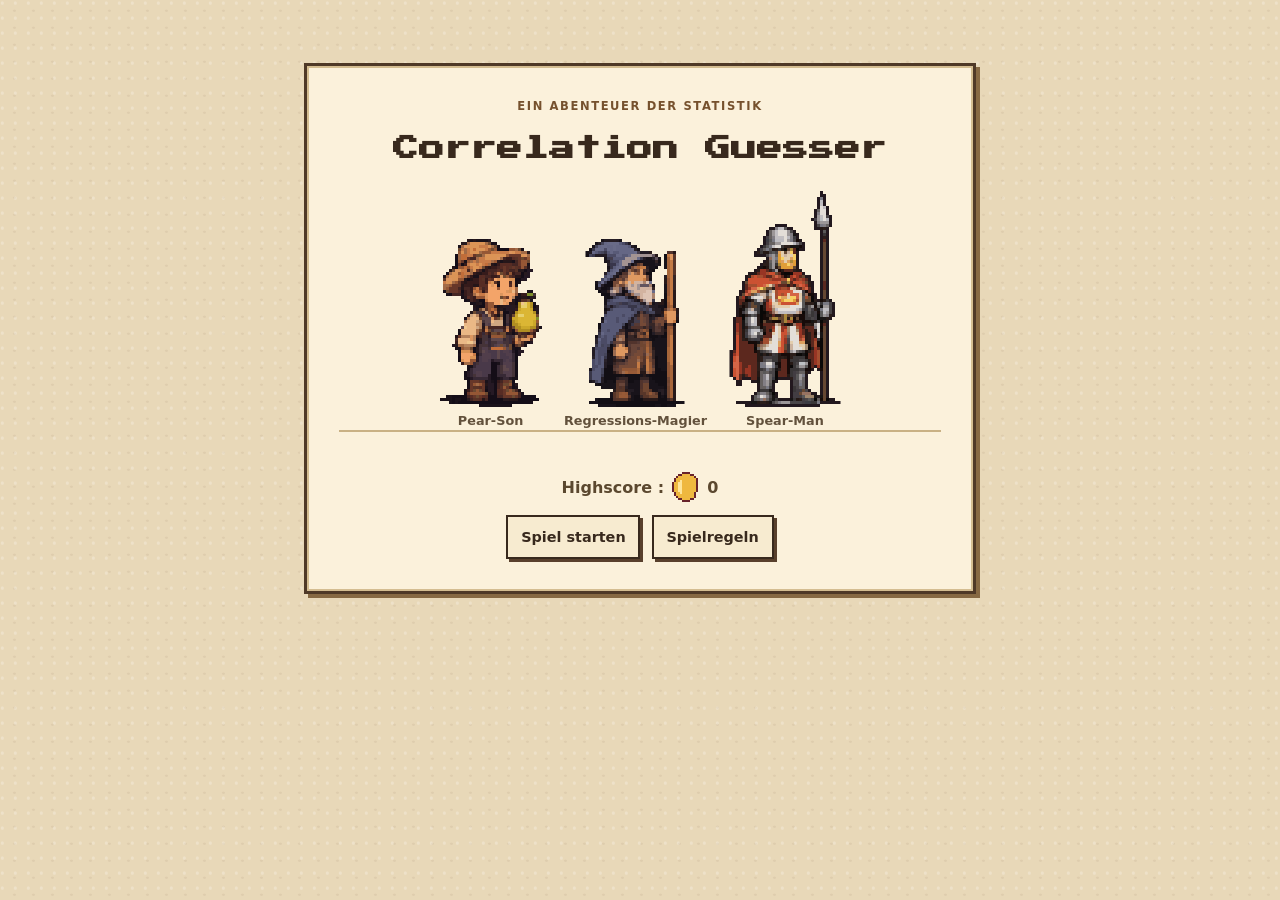
==== commit e1a86ec7: "feat: Refactor character sprite scaling, update game over message, and enhance regression line rende" ====
--- a/index.html
+++ b/index.html
@@ -83,7 +83,6 @@
       </section>
       <section id="game-over" class="game-over-screen" aria-live="polite" hidden>
         <div class="game-over">
-          <p class="title-mark">Das Abenteuer ist geschafft</p>
           <h2 id="game-over-title"></h2>
           <div id="end-characters" class="end-characters" aria-label="Die drei Figuren"></div>
           <p id="game-over-message" class="end-message"></p>
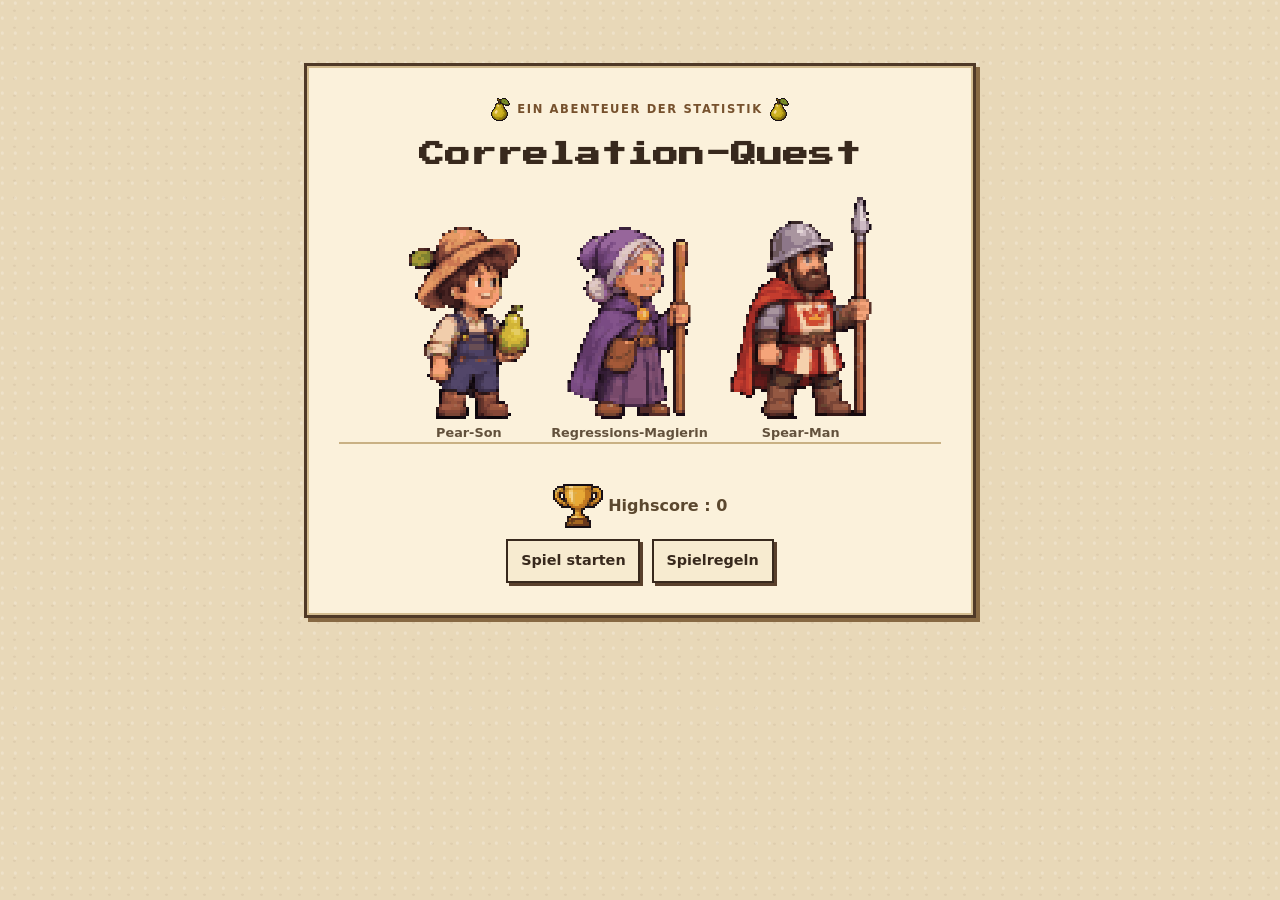
==== commit 7ee109e3: "Correlation-Quest: Menüfiguren, Namen, Endbildschirm" ====
--- a/index.html
+++ b/index.html
@@ -10,11 +10,11 @@
   <body>
     <main id="app" class="app">
       <section id="start-screen" class="start-screen">
-        <p class="title-mark">Ein Abenteuer der Statistik</p>
+        <p class="title-mark"><span class="icon" data-icon="birne"></span><span>Ein Abenteuer der Statistik</span><span class="icon" data-icon="birne"></span></p>
         <h1 id="app-title"></h1>
         <div id="menu-characters" class="menu-characters" aria-label="Die drei Figuren"></div>
         <p id="menu-status" class="menu-status" role="status"></p>
-        <p class="menu-highscore"><span id="start-highscore-label"></span>: <span class="icon" data-icon="muenze"></span> <strong id="start-highscore-value"></strong></p>
+        <p class="menu-highscore"><span class="icon" data-icon="pokal"></span><span id="start-highscore-label"></span>: <strong id="start-highscore-value"></strong></p>
         <p id="start-storage-notice" class="storage-notice" role="status"></p>
         <div class="start-actions">
           <button id="start-button" type="button"></button>
@@ -87,9 +87,11 @@
           <div id="end-characters" class="end-characters" aria-label="Die drei Figuren"></div>
           <p id="game-over-message" class="end-message"></p>
           <p class="end-score"><span id="game-over-coins-label"></span><span class="icon" data-icon="muenze"></span> <strong id="game-over-coins"></strong></p>
-          <p class="end-highscore"><span id="highscore-label"></span>: <strong id="highscore-value"></strong></p>
-          <button id="new-game-button" type="button"></button>
-          <button id="main-menu-button" type="button"></button>
+          <p class="end-highscore"><span class="icon" data-icon="pokal"></span><span id="highscore-label"></span>: <strong id="highscore-value"></strong></p>
+          <div class="end-actions">
+            <button id="new-game-button" type="button"></button>
+            <button id="main-menu-button" type="button"></button>
+          </div>
         </div>
       </section>
     </main>
--- a/css/style.css
+++ b/css/style.css
@@ -347,7 +347,8 @@
 .prompt-row {
   display: flex;
   min-width: 0;
-  height: 7rem;
+  /* Platz für die Ruhe-Pose (bis 74 px × 2); höhere Posen ragen begrenzt darüber hinaus (SPEC Abschnitt 9). */
+  height: 9.5rem;
   align-items: flex-end;
   gap: 0.55rem;
   margin: 0;
@@ -920,3 +921,102 @@
     transition-duration: 0.01ms !important;
   }
 }
+
+/* Pixel-Icons aus assets/icons/ (SPEC Abschnitt 10, „Icons“).
+   Größe = Originalpixel × ganzzahliger Faktor --icon-scale. */
+.pixel-icon {
+  display: block;
+  flex: 0 0 auto;
+  width: calc(var(--icon-w, 20) * var(--icon-scale, 1) * 1px);
+  height: calc(var(--icon-h, 20) * var(--icon-scale, 1) * 1px);
+  image-rendering: pixelated;
+}
+
+.has-icon {
+  display: inline-flex;
+  align-items: center;
+  justify-content: center;
+  gap: 0.4rem;
+}
+
+.title-mark,
+.end-highscore,
+.end-score {
+  display: flex;
+  align-items: center;
+  justify-content: center;
+  gap: 0.45rem;
+}
+
+.lives-slots .heart-slot {
+  display: inline-flex;
+  align-items: center;
+  justify-content: center;
+  width: calc(22px * var(--icon-scale, 1));
+  height: calc(20px * var(--icon-scale, 1));
+}
+
+.prompt-board #round-prompt-title.has-icon {
+  display: flex;
+}
+
+.prompt-board #round-prompt-title > span {
+  display: inline;
+}
+
+.coefficient-term {
+  display: inline-flex;
+  align-items: center;
+  gap: 0.3rem;
+}
+
+#resolution-title {
+  display: flex;
+  align-items: center;
+  justify-content: center;
+  gap: 0.5rem;
+}
+
+.scenario-explanation.has-icon {
+  display: flex;
+  align-items: flex-start;
+  justify-content: flex-start;
+  text-align: left;
+}
+
+.scenario-explanation.has-icon .pixel-icon {
+  margin-top: 0.1rem;
+}
+
+@media (min-width: 56.25rem) and (min-height: 40rem) {
+  .game-status,
+  .menu-highscore,
+  .end-highscore,
+  .end-score {
+    --icon-scale: 2;
+  }
+}
+
+@media (max-width: 56.249rem), (orientation: portrait) {
+  /* Breitere Posen (zeigen, jubel, winken) ragen zur Seite heraus und dürfen nicht am Fensterrand abgeschnitten werden. */
+  .prompt-row {
+    padding-left: 1.5rem;
+  }
+}
+
+/* Endbildschirm: beide Buttons in einer Zeile, auf gleicher Höhe. */
+.end-actions {
+  display: flex;
+  flex-wrap: wrap;
+  align-items: center;
+  justify-content: center;
+  gap: 0.7rem;
+}
+
+.end-actions button {
+  display: inline-flex;
+  align-items: center;
+  justify-content: center;
+  min-height: 3rem;
+  margin: 0;
+}
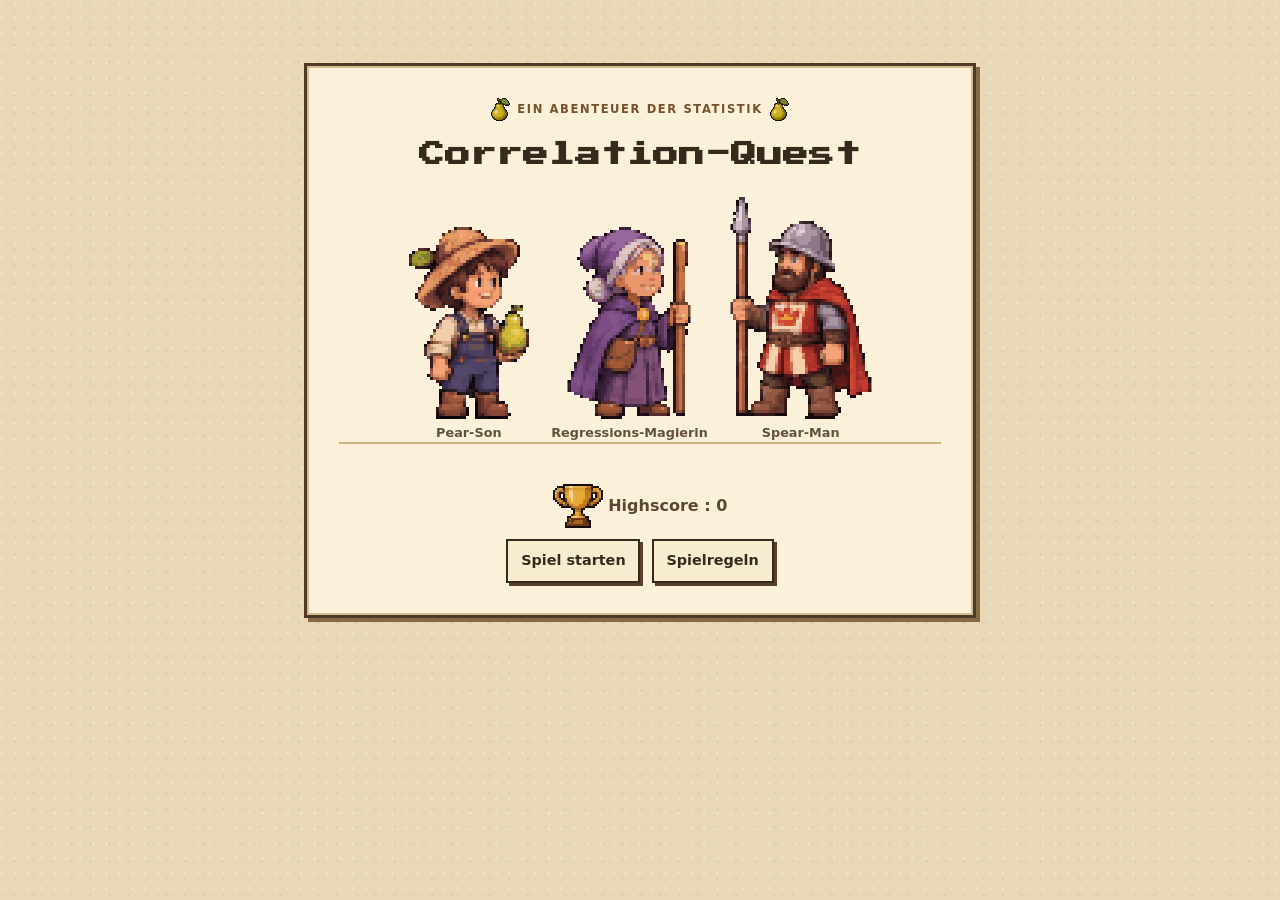
==== commit 7f484d4c: "Results visuals update" ====
--- a/index.html
+++ b/index.html
@@ -71,8 +71,11 @@
               <h2 id="resolution-title"></h2>
               <p id="resolution-round" class="resolution-round"></p>
               <div id="coefficients" class="coefficients"></div>
-              <p id="guess-result" class="guess-result"></p>
-              <div id="round-reward" class="round-reward"></div>
+              <div id="result-scale" class="result-scale-slot"></div>
+              <div class="result-row">
+                <p id="guess-result" class="guess-result"></p>
+                <div id="round-reward" class="round-reward"></div>
+              </div>
               <p id="regression-slope" class="regression-slope"></p>
               <div id="group-results" class="group-results"></div>
               <p id="scenario-explanation" class="scenario-explanation"></p>
--- a/css/characters.css
+++ b/css/characters.css
@@ -15,6 +15,10 @@
   transform: translateX(-50%);
   max-width: none;
   image-rendering: pixelated;
+}
+
+.character-frame.mirrored .character-image {
+  transform: translateX(-50%) scaleX(-1);
 }
 
 .character-frame.points-right .character-image {
--- a/css/style.css
+++ b/css/style.css
@@ -1020,3 +1020,106 @@
   min-height: 3rem;
   margin: 0;
 }
+
+/* Ergebnisskala (SPEC Abschnitt 12) */
+.result-scale {
+  margin: 0.1rem 0 0;
+}
+
+.result-scale-svg {
+  display: block;
+  width: 100%;
+  height: auto;
+  overflow: visible;
+}
+
+.result-scale-track {
+  stroke: #55402a;
+  stroke-width: 2;
+}
+
+.result-scale-tick {
+  stroke: #55402a;
+  stroke-width: 1.2;
+}
+
+.result-scale-tick-label {
+  fill: #6b5536;
+  font-size: 10px;
+  font-weight: 700;
+}
+
+.result-scale-pearson .result-scale-band-wide { fill: var(--pearson-paper); }
+.result-scale-pearson .result-scale-band-narrow { fill: color-mix(in srgb, var(--pearson) 28%, var(--pearson-paper)); }
+.result-scale-spearman .result-scale-band-wide { fill: var(--spearman-paper); }
+.result-scale-spearman .result-scale-band-narrow { fill: color-mix(in srgb, var(--spearman) 25%, var(--spearman-paper)); }
+
+.result-scale-marker {
+  stroke: #fff;
+  stroke-width: 1.2;
+}
+
+.marker-pearson { fill: var(--pearson); }
+.marker-spearman { fill: var(--spearman); }
+.marker-estimate { fill: #2f2418; }
+
+.result-scale-legend {
+  display: flex;
+  flex-wrap: wrap;
+  justify-content: center;
+  gap: 0.1rem 0.9rem;
+  font-size: 0.7rem;
+  font-weight: 700;
+  color: #554832;
+}
+
+.legend-item {
+  display: inline-flex;
+  align-items: center;
+  gap: 0.3rem;
+}
+
+.legend-swatch {
+  display: inline-block;
+  width: 0.65rem;
+  height: 0.65rem;
+}
+
+.legend-estimate .legend-swatch {
+  background: #2f2418;
+  clip-path: polygon(0 0, 100% 0, 50% 100%);
+}
+
+.legend-pearson .legend-swatch {
+  border-radius: 50%;
+  background: var(--pearson);
+}
+
+.legend-spearman .legend-swatch {
+  background: var(--spearman);
+  clip-path: polygon(50% 0, 100% 50%, 50% 100%, 0 50%);
+}
+
+/* Die Runde steht bereits in der Statusleiste; in der Auflösung spart das eine Zeile für die Ergebnisskala. */
+.resolution .resolution-round {
+  display: none;
+}
+
+/* Schätzung/Fehler und Belohnung in einer Zeile, damit die Auflösung samt Ergebnisskala ohne Scrollen passt. */
+.result-row {
+  display: flex;
+  flex-wrap: wrap;
+  align-items: center;
+  justify-content: space-between;
+  gap: 0.3rem 0.6rem;
+}
+
+.result-row .guess-result {
+  flex: 1 1 12rem;
+  margin: 0;
+}
+
+.result-row .round-reward {
+  flex: 0 0 auto;
+  margin: 0;
+}
